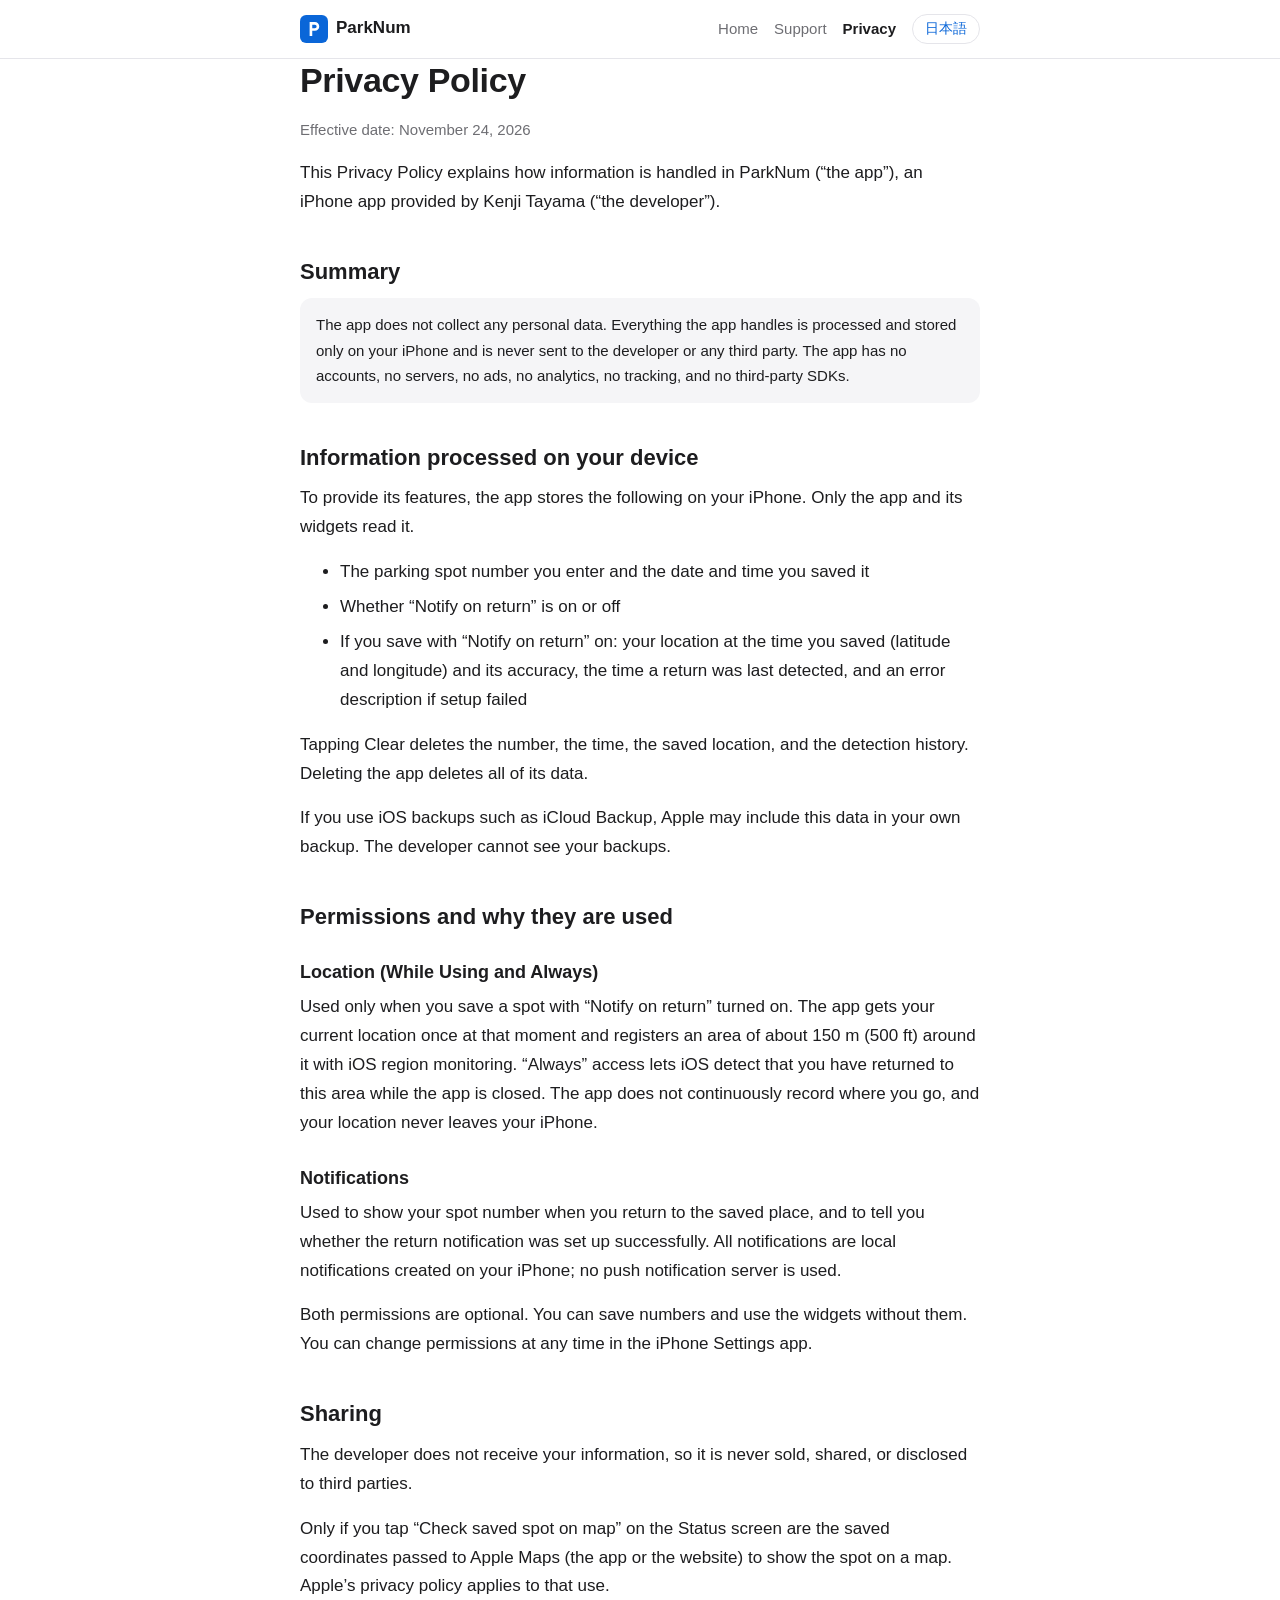
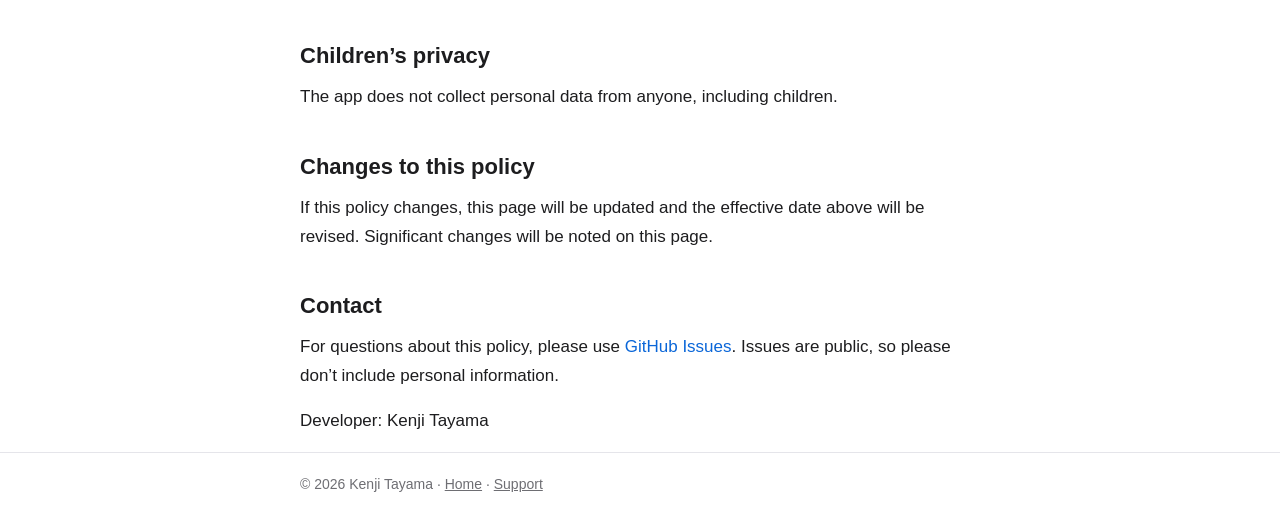
==== en/privacy/index.html @ 663cba03 "Add ParkNum website: intro, support, and privacy policy in Japanese and English" ====
<!doctype html>
<html lang="en">
<head>
<meta charset="utf-8">
<meta name="viewport" content="width=device-width, initial-scale=1">
<title>Privacy Policy — ParkNum</title>
<meta name="description" content="ParkNum Privacy Policy. ParkNum does not collect any personal data. Location is used only on your device.">
<link rel="alternate" hreflang="ja" href="https://kenjitayama.github.io/parknum-site/ja/privacy/">
<link rel="alternate" hreflang="en" href="https://kenjitayama.github.io/parknum-site/en/privacy/">
<link rel="icon" href="../../assets/icon.svg" type="image/svg+xml">
<link rel="stylesheet" href="../../assets/style.css">
</head>
<body>
<header class="site">
  <div class="wrap">
    <a class="brand" href="../"><img src="../../assets/icon.svg" alt="">ParkNum</a>
    <nav class="site">
      <a href="../">Home</a>
      <a href="../support/">Support</a>
      <a href="./" aria-current="page">Privacy</a>
    </nav>
    <a class="lang" href="../../ja/privacy/" hreflang="ja" lang="ja">日本語</a>
  </div>
</header>

<main class="wrap">
  <h1>Privacy Policy</h1>
  <p class="muted">Effective date: November 24, 2026</p>

  <p>This Privacy Policy explains how information is handled in ParkNum (“the app”), an iPhone app provided by Kenji Tayama (“the developer”).</p>

  <h2>Summary</h2>
  <p class="note">The app does not collect any personal data. Everything the app handles is processed and stored only on your iPhone and is never sent to the developer or any third party. The app has no accounts, no servers, no ads, no analytics, no tracking, and no third-party SDKs.</p>

  <h2>Information processed on your device</h2>
  <p>To provide its features, the app stores the following on your iPhone. Only the app and its widgets read it.</p>
  <ul>
    <li>The parking spot number you enter and the date and time you saved it</li>
    <li>Whether “Notify on return” is on or off</li>
    <li>If you save with “Notify on return” on: your location at the time you saved (latitude and longitude) and its accuracy, the time a return was last detected, and an error description if setup failed</li>
  </ul>
  <p>Tapping Clear deletes the number, the time, the saved location, and the detection history. Deleting the app deletes all of its data.</p>
  <p>If you use iOS backups such as iCloud Backup, Apple may include this data in your own backup. The developer cannot see your backups.</p>

  <h2>Permissions and why they are used</h2>
  <h3>Location (While Using and Always)</h3>
  <p>Used only when you save a spot with “Notify on return” turned on. The app gets your current location once at that moment and registers an area of about 150 m (500 ft) around it with iOS region monitoring. “Always” access lets iOS detect that you have returned to this area while the app is closed. The app does not continuously record where you go, and your location never leaves your iPhone.</p>
  <h3>Notifications</h3>
  <p>Used to show your spot number when you return to the saved place, and to tell you whether the return notification was set up successfully. All notifications are local notifications created on your iPhone; no push notification server is used.</p>
  <p>Both permissions are optional. You can save numbers and use the widgets without them. You can change permissions at any time in the iPhone Settings app.</p>

  <h2>Sharing</h2>
  <p>The developer does not receive your information, so it is never sold, shared, or disclosed to third parties.</p>
  <p>Only if you tap “Check saved spot on map” on the Status screen are the saved coordinates passed to Apple Maps (the app or the website) to show the spot on a map. Apple’s privacy policy applies to that use.</p>

  <h2>Children’s privacy</h2>
  <p>The app does not collect personal data from anyone, including children.</p>

  <h2>Changes to this policy</h2>
  <p>If this policy changes, this page will be updated and the effective date above will be revised. Significant changes will be noted on this page.</p>

  <h2>Contact</h2>
  <p>For questions about this policy, please use <a href="https://github.com/kenjitayama/parknum-site/issues/new/choose">GitHub Issues</a>. Issues are public, so please don’t include personal information.</p>
  <p>Developer: Kenji Tayama</p>
</main>

<footer class="site">
  <div class="wrap">
    © 2026 Kenji Tayama · <a href="../">Home</a> · <a href="../support/">Support</a>
  </div>
</footer>
</body>
</html>
---- assets/style.css ----
:root {
  --bg: #ffffff;
  --fg: #1d1d1f;
  --muted: #6e6e73;
  --line: #e5e5ea;
  --card: #f5f5f7;
  --accent: #0a66d8;
  color-scheme: light dark;
}

@media (prefers-color-scheme: dark) {
  :root {
    --bg: #000000;
    --fg: #f5f5f7;
    --muted: #a1a1a6;
    --line: #2c2c2e;
    --card: #1c1c1e;
    --accent: #4a9dff;
  }
}

* { box-sizing: border-box; }

html { -webkit-text-size-adjust: 100%; }

body {
  margin: 0;
  background: var(--bg);
  color: var(--fg);
  font-family: -apple-system, BlinkMacSystemFont, "Helvetica Neue", "Hiragino Sans", "Hiragino Kaku Gothic ProN", "Noto Sans JP", "Segoe UI", Roboto, sans-serif;
  font-size: 17px;
  line-height: 1.7;
}

a { color: var(--accent); text-decoration: none; }
a:hover { text-decoration: underline; }

.wrap { max-width: 720px; margin: 0 auto; padding: 0 20px; }

header.site {
  border-bottom: 1px solid var(--line);
}
header.site .wrap {
  display: flex;
  align-items: center;
  gap: 16px;
  flex-wrap: wrap;
  padding-top: 14px;
  padding-bottom: 14px;
}
.brand {
  display: flex;
  align-items: center;
  gap: 8px;
  font-weight: 700;
  color: var(--fg);
  margin-right: auto;
}
.brand img { width: 28px; height: 28px; }
nav.site { display: flex; gap: 16px; font-size: 15px; }
nav.site a { color: var(--muted); }
nav.site a[aria-current="page"] { color: var(--fg); font-weight: 600; }
.lang {
  font-size: 14px;
  border: 1px solid var(--line);
  border-radius: 999px;
  padding: 2px 12px;
}

main { padding: 40px 0 56px; }

h1 { font-size: 34px; line-height: 1.25; margin: 0 0 16px; letter-spacing: -0.01em; }
h2 { font-size: 22px; line-height: 1.35; margin: 40px 0 12px; }
h3 { font-size: 18px; line-height: 1.4; margin: 28px 0 8px; }
p, ul, ol { margin: 0 0 16px; }
li { margin-bottom: 6px; }
.lead { font-size: 19px; color: var(--muted); }
.muted { color: var(--muted); font-size: 15px; }

.features {
  list-style: none;
  padding: 0;
  display: grid;
  gap: 12px;
}
.features li {
  background: var(--card);
  border-radius: 14px;
  padding: 16px 18px;
  margin: 0;
}
.features strong { display: block; margin-bottom: 2px; }

.facts {
  display: grid;
  grid-template-columns: max-content 1fr;
  gap: 6px 20px;
  margin: 0 0 16px;
}
.facts dt { color: var(--muted); }
.facts dd { margin: 0; }

details {
  border-bottom: 1px solid var(--line);
  padding: 12px 0;
}
details summary {
  cursor: pointer;
  font-weight: 600;
}
details[open] summary { margin-bottom: 8px; }

.note {
  background: var(--card);
  border-radius: 12px;
  padding: 14px 16px;
  font-size: 15px;
}

.choice { display: flex; gap: 12px; flex-wrap: wrap; margin-top: 24px; }
.button {
  display: inline-block;
  border: 1px solid var(--line);
  border-radius: 12px;
  padding: 12px 20px;
  font-weight: 600;
}

footer.site {
  border-top: 1px solid var(--line);
  padding: 20px 0 32px;
  font-size: 14px;
  color: var(--muted);
}
footer.site a { color: var(--muted); text-decoration: underline; }
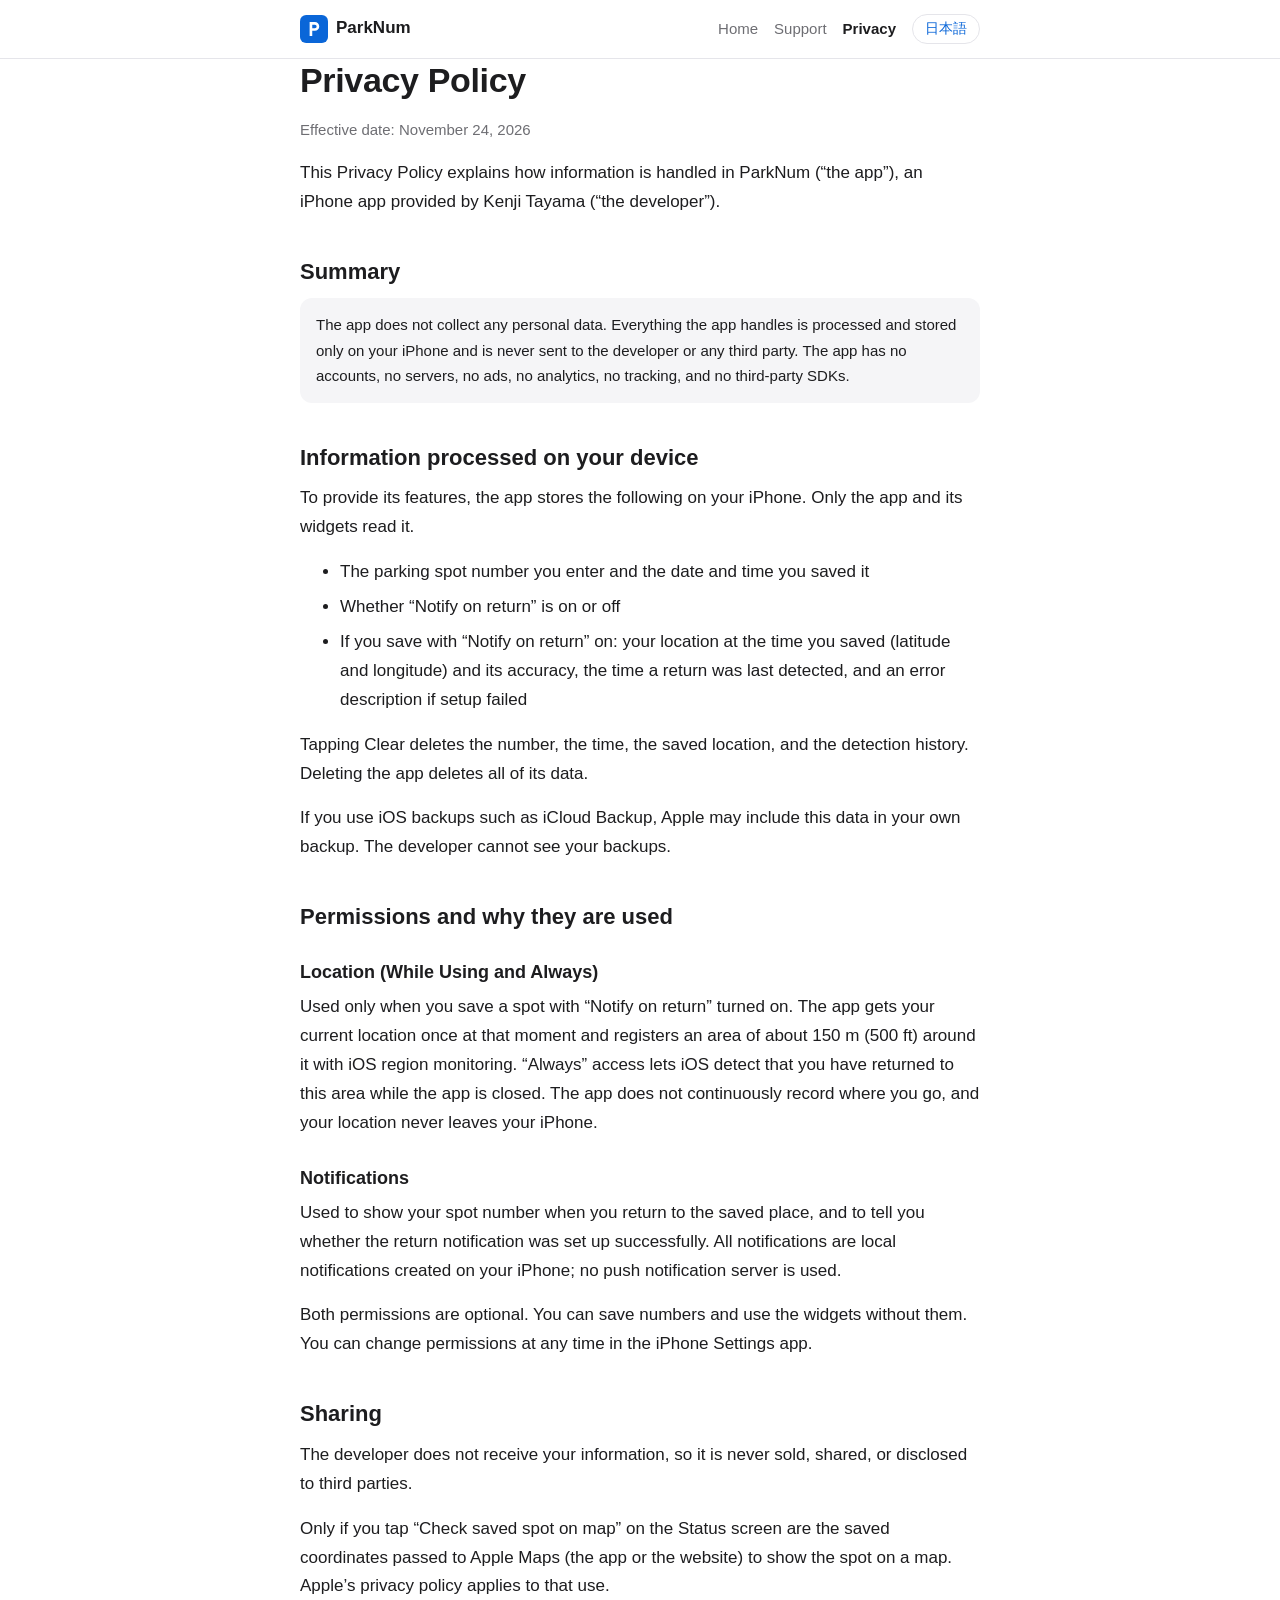
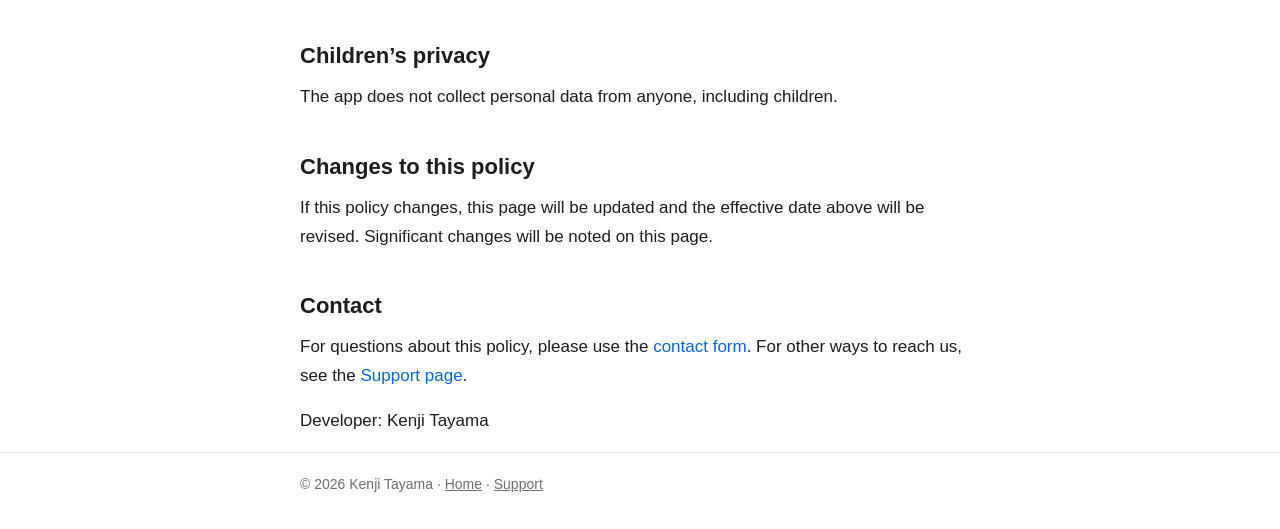
==== commit 2f65a1dc: "Make the Google Form the primary support contact and link the known-issues list" ====
--- a/en/privacy/index.html
+++ b/en/privacy/index.html
@@ -60,7 +60,7 @@
   <p>If this policy changes, this page will be updated and the effective date above will be revised. Significant changes will be noted on this page.</p>
 
   <h2>Contact</h2>
-  <p>For questions about this policy, please use <a href="https://github.com/kenjitayama/parknum-site/issues/new/choose">GitHub Issues</a>. Issues are public, so please don’t include personal information.</p>
+  <p>For questions about this policy, please use the <a href="https://forms.gle/H2Dxd4RhXW7EbtMq8">contact form</a>. For other ways to reach us, see the <a href="../support/#contact">Support page</a>.</p>
   <p>Developer: Kenji Tayama</p>
 </main>
 
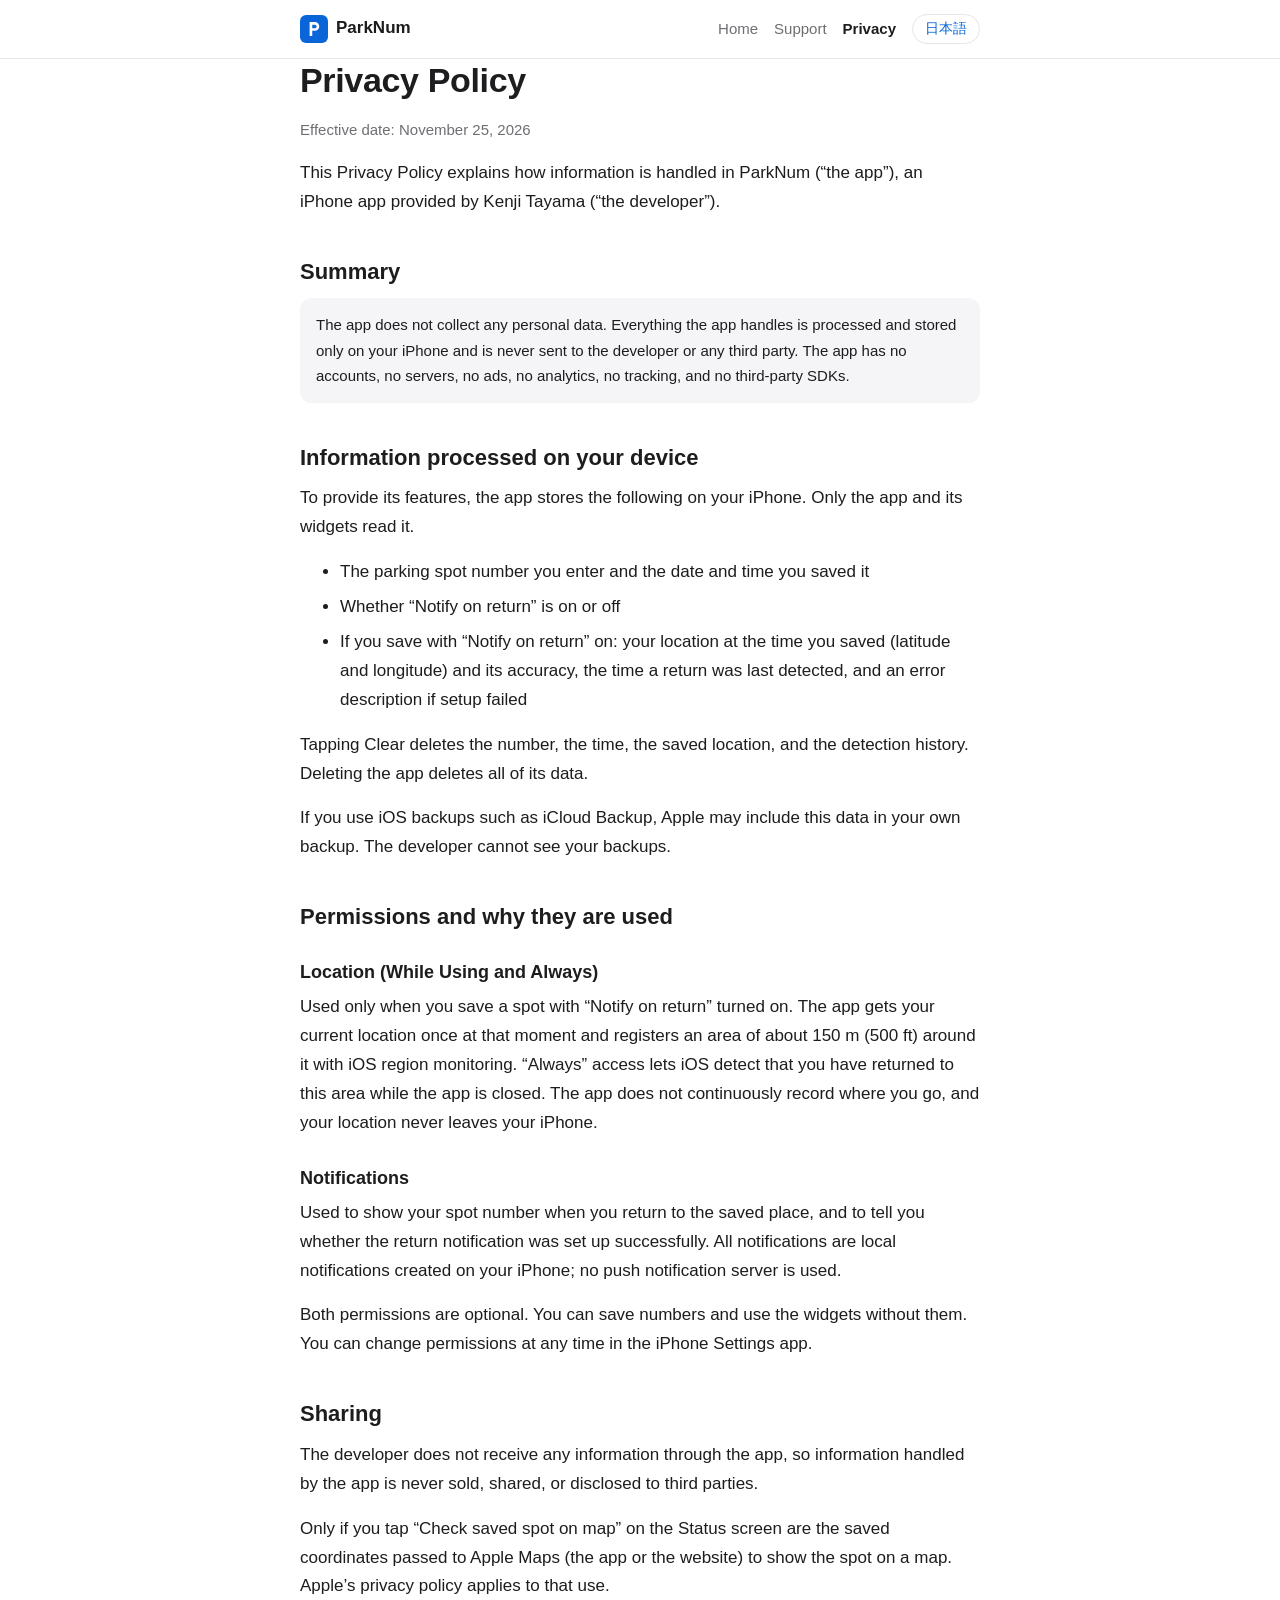
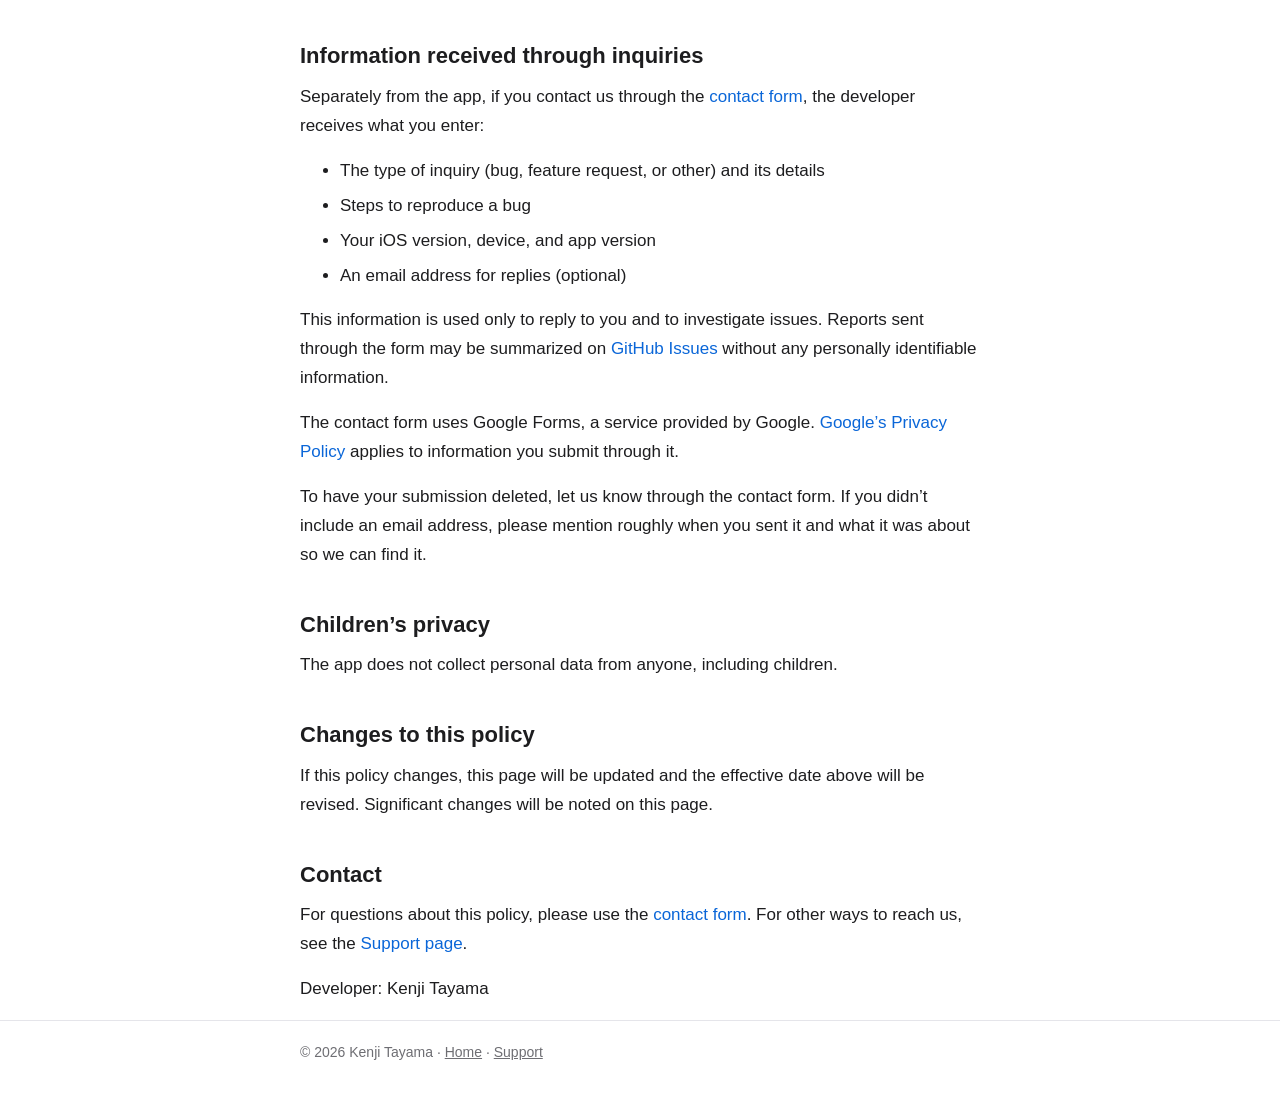
==== commit c2263ff5: "Describe information received through the contact form in the privacy policy" ====
--- a/en/privacy/index.html
+++ b/en/privacy/index.html
@@ -25,7 +25,7 @@
 
 <main class="wrap">
   <h1>Privacy Policy</h1>
-  <p class="muted">Effective date: November 24, 2026</p>
+  <p class="muted">Effective date: November 25, 2026</p>
 
   <p>This Privacy Policy explains how information is handled in ParkNum (“the app”), an iPhone app provided by Kenji Tayama (“the developer”).</p>
 
@@ -50,8 +50,20 @@
   <p>Both permissions are optional. You can save numbers and use the widgets without them. You can change permissions at any time in the iPhone Settings app.</p>
 
   <h2>Sharing</h2>
-  <p>The developer does not receive your information, so it is never sold, shared, or disclosed to third parties.</p>
+  <p>The developer does not receive any information through the app, so information handled by the app is never sold, shared, or disclosed to third parties.</p>
   <p>Only if you tap “Check saved spot on map” on the Status screen are the saved coordinates passed to Apple Maps (the app or the website) to show the spot on a map. Apple’s privacy policy applies to that use.</p>
+
+  <h2 id="inquiries">Information received through inquiries</h2>
+  <p>Separately from the app, if you contact us through the <a href="https://forms.gle/H2Dxd4RhXW7EbtMq8">contact form</a>, the developer receives what you enter:</p>
+  <ul>
+    <li>The type of inquiry (bug, feature request, or other) and its details</li>
+    <li>Steps to reproduce a bug</li>
+    <li>Your iOS version, device, and app version</li>
+    <li>An email address for replies (optional)</li>
+  </ul>
+  <p>This information is used only to reply to you and to investigate issues. Reports sent through the form may be summarized on <a href="https://github.com/kenjitayama/parknum-site/issues">GitHub Issues</a> without any personally identifiable information.</p>
+  <p>The contact form uses Google Forms, a service provided by Google. <a href="https://policies.google.com/privacy">Google’s Privacy Policy</a> applies to information you submit through it.</p>
+  <p>To have your submission deleted, let us know through the contact form. If you didn’t include an email address, please mention roughly when you sent it and what it was about so we can find it.</p>
 
   <h2>Children’s privacy</h2>
   <p>The app does not collect personal data from anyone, including children.</p>
